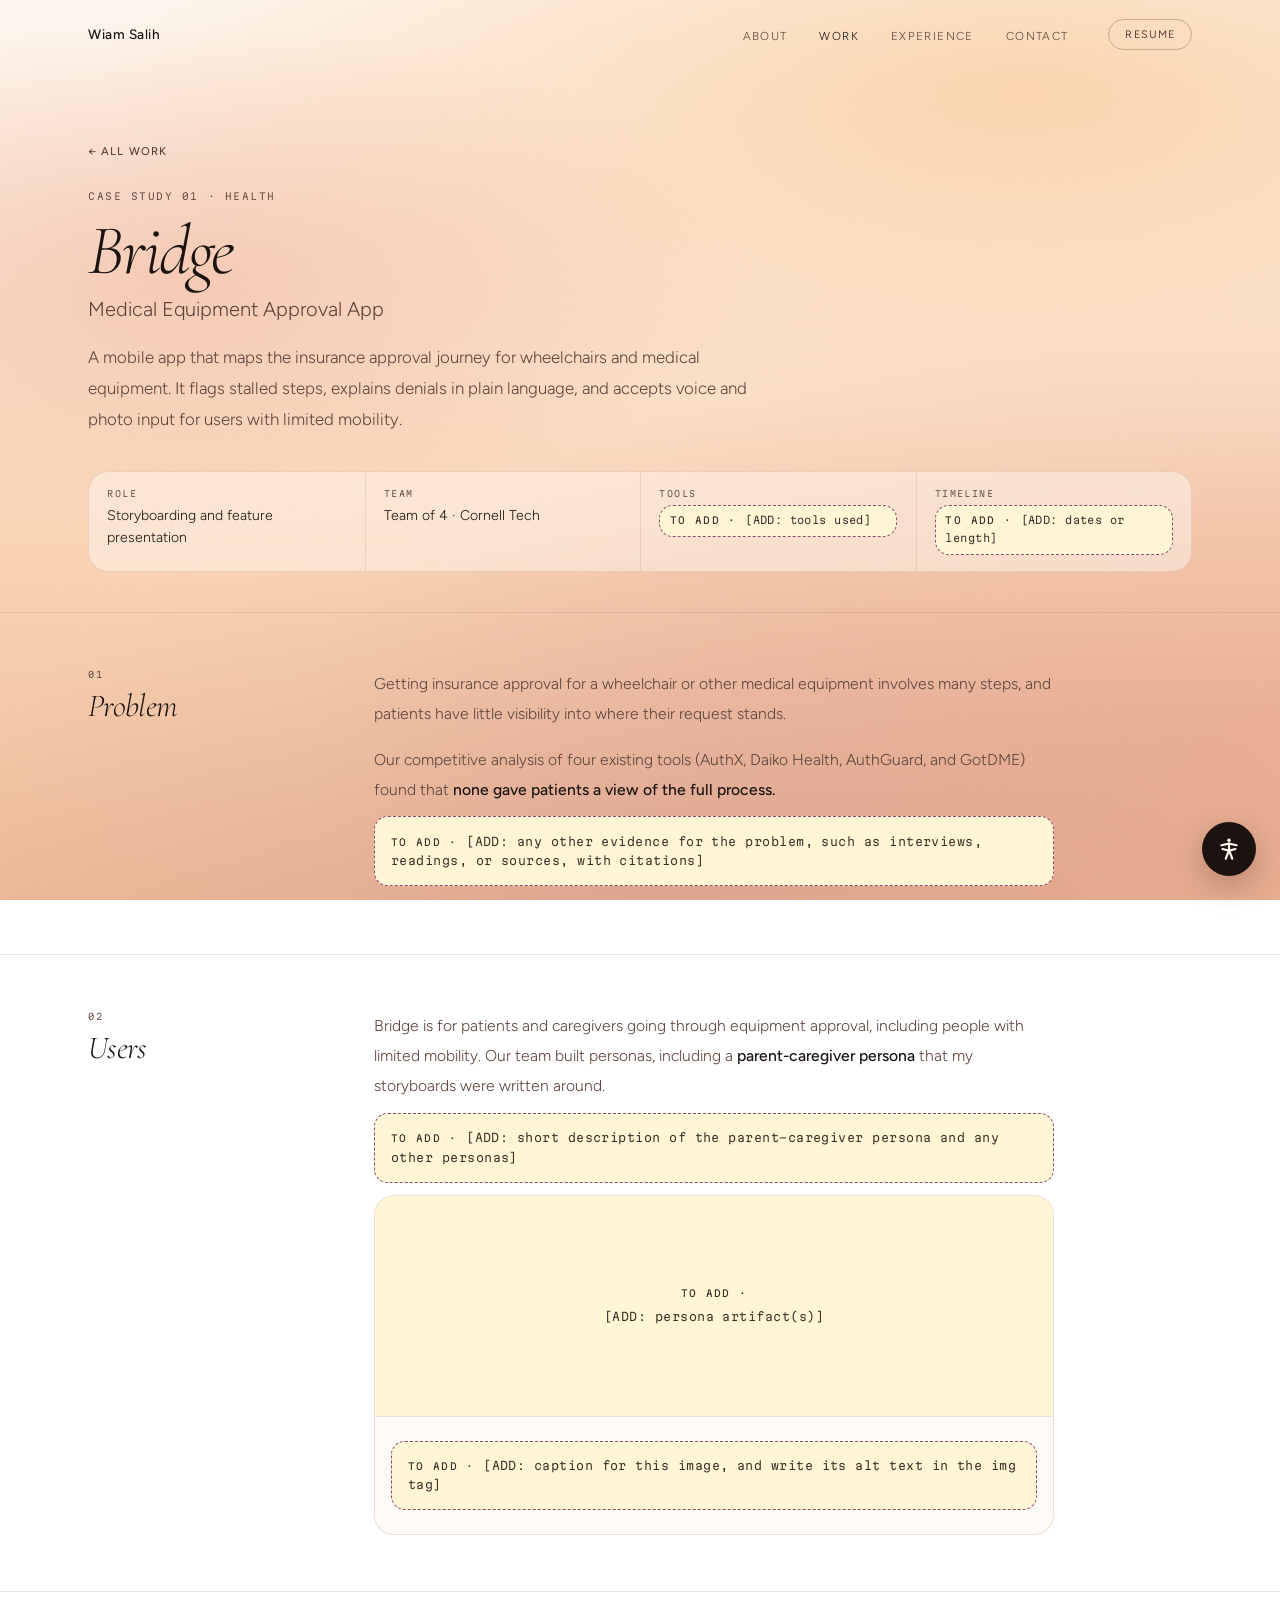
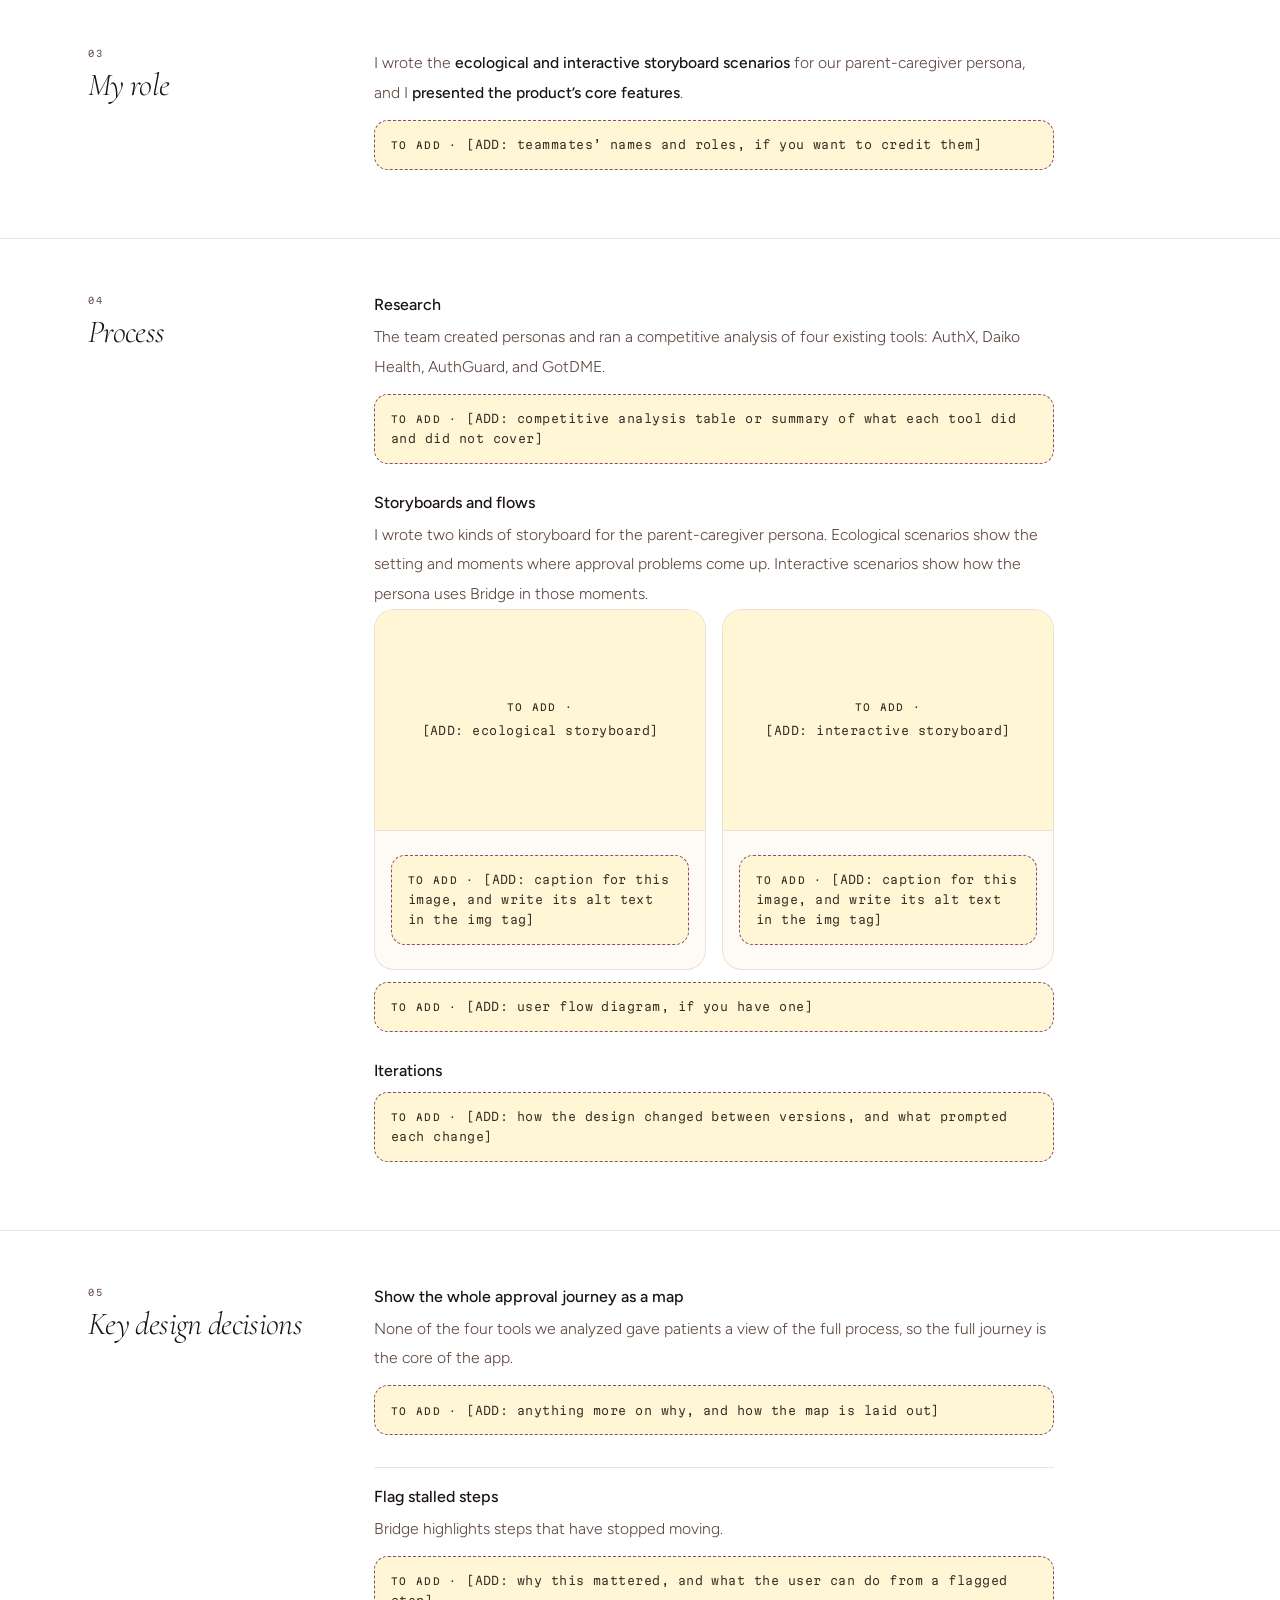
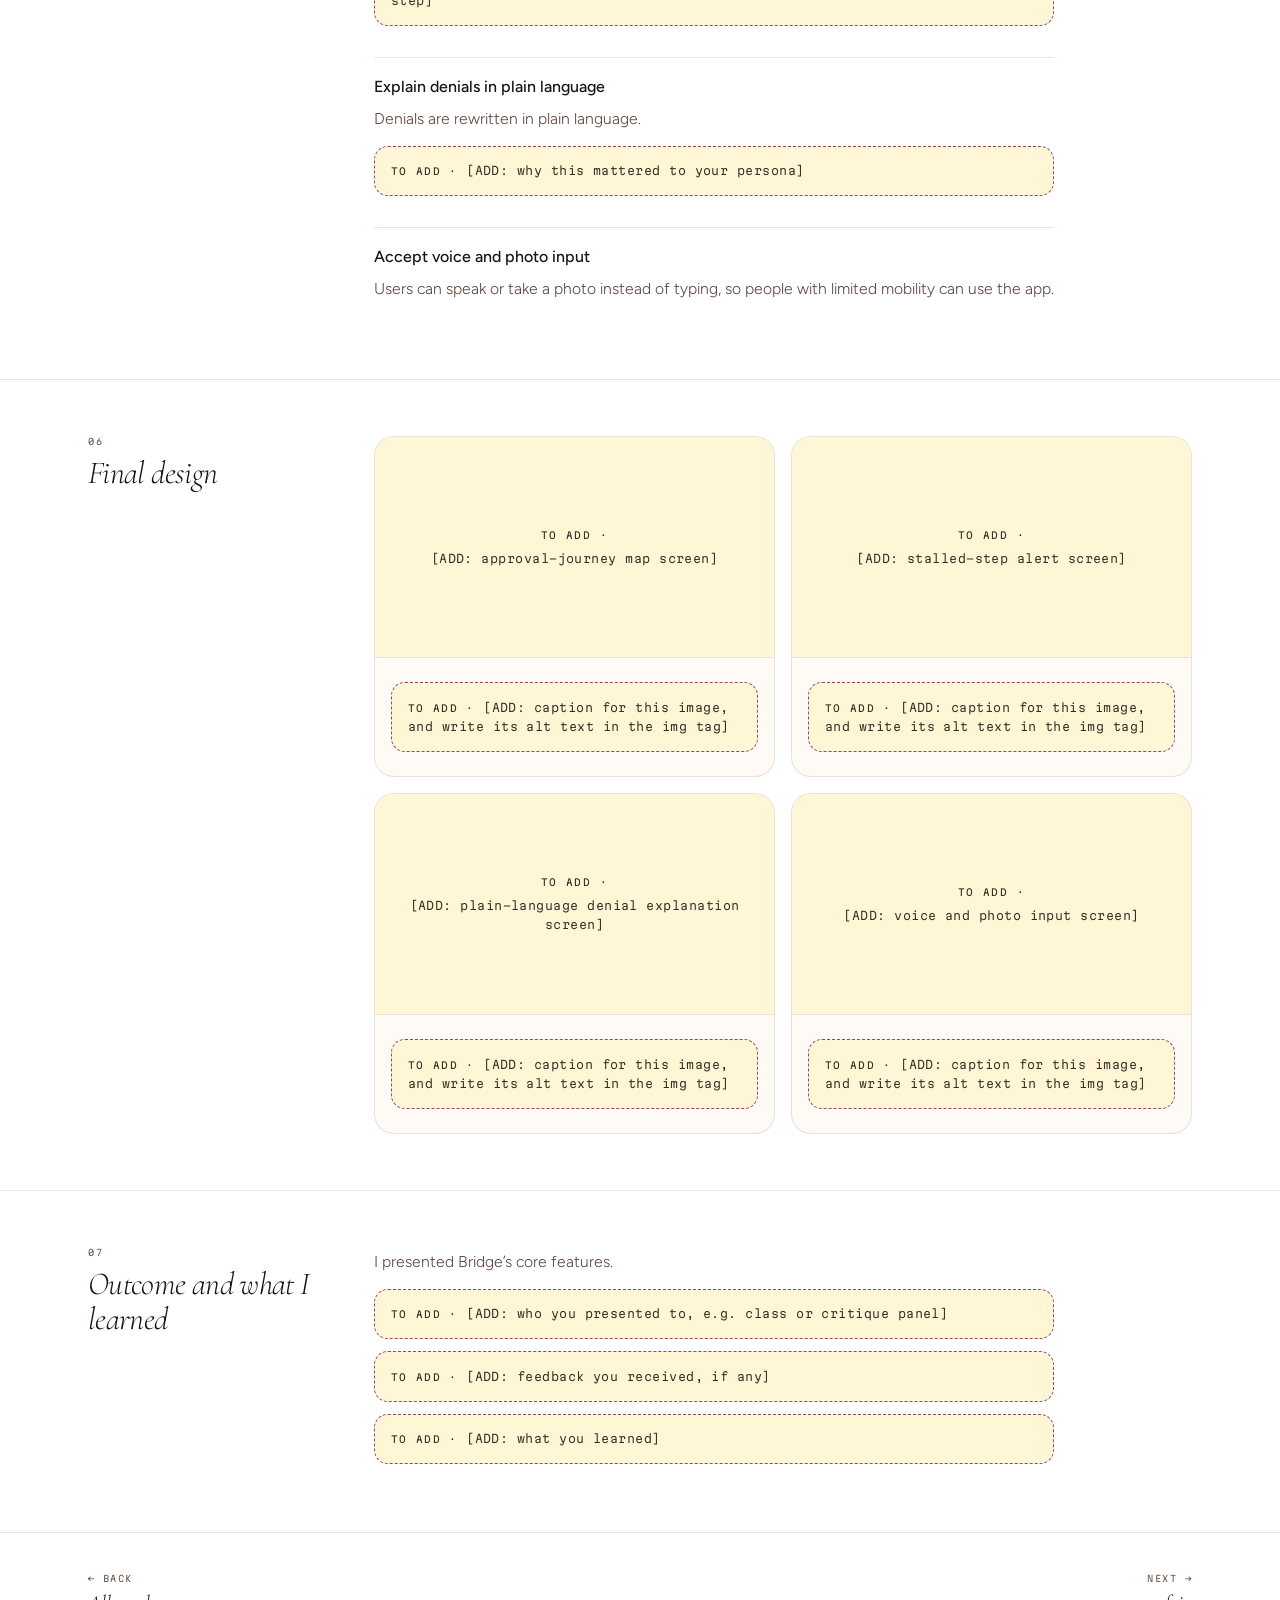
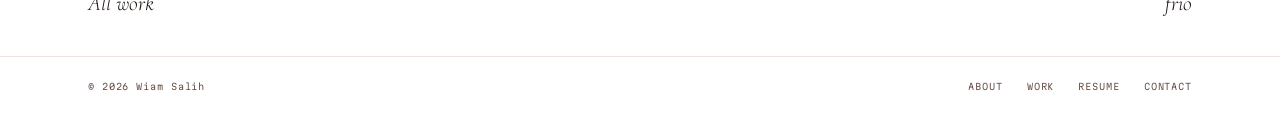
==== work/bridge.html @ 7695f674 "Reposition portfolio for UX & product design Hero, About, experience and contact updated from the UX" ====
<!DOCTYPE html>
<html lang="en">
<head>
  <meta charset="UTF-8" />
  <meta name="viewport" content="width=device-width, initial-scale=1.0" />
  <title>Bridge: Medical Equipment Approval App · Wiam Salih</title>
  <meta name="description" content="A mobile app that maps the insurance approval journey for wheelchairs and medical equipment. It flags stalled steps, explains denials in plain language, and accepts voice and photo input for users with limited mobility." />
  <link rel="preconnect" href="https://fonts.googleapis.com" />
  <link rel="preconnect" href="https://fonts.gstatic.com" crossorigin />
  <link href="https://fonts.googleapis.com/css2?family=Cormorant+Garamond:ital,wght@0,300;1,300;1,400&family=Figtree:wght@300;400;500;600&family=Martian+Mono:wght@300;400&display=swap" rel="stylesheet" />
  <link rel="stylesheet" href="../assets/site.css" />
</head>
<body>
  <script src="../assets/a11y-early.js"></script>
  <a class="skip-link" href="#main">Skip to main content</a>
  <nav id="nav" aria-label="Primary">
    <div class="nav-inner">
      <a class="nav-logo" href="../index.html">Wiam Salih</a>
      <div class="nav-right">
        <ul class="nav-links">
          <li><a href="../index.html#about">About</a></li>
          <li><a href="../index.html#work" aria-current="page">Work</a></li>
          <li><a href="../index.html#experience">Experience</a></li>
          <li><a href="../index.html#contact">Contact</a></li>
        </ul>
        <a class="nav-cta" href="../resume.pdf" target="_blank" rel="noopener">Resume<span class="visually-hidden"> (PDF, opens in a new tab)</span></a>
      </div>
    </div>
  </nav>

  <main id="main" tabindex="-1">
    <header class="cs-head">
      <div class="cs-head-inner">
        <a class="cs-back" href="../index.html#work"><span aria-hidden="true">←</span> All work</a>
        <p class="cs-eyebrow">Case study 01 · Health</p>
        <h1 class="cs-title">Bridge<span class="cs-title-sub">Medical Equipment Approval App</span></h1>
        <p class="cs-lede">A mobile app that maps the insurance approval journey for wheelchairs and medical equipment. It flags stalled steps, explains denials in plain language, and accepts voice and photo input for users with limited mobility.</p>
        
        <dl class="cs-meta">
          <div><dt>Role</dt><dd>Storyboarding and feature presentation</dd></div>
          <div><dt>Team</dt><dd>Team of 4 · Cornell Tech</dd></div>
          <div><dt>Tools</dt><dd><span class="placeholder">[ADD: tools used]</span></dd></div>
          <div><dt>Timeline</dt><dd><span class="placeholder">[ADD: dates or length]</span></dd></div>
        </dl>
      </div>
    </header>

    <section class="cs-section" aria-labelledby="problem">
      <div class="cs-section-inner reveal">
        <div class="cs-label"><span class="s-num">01</span><h2 id="problem">Problem</h2></div>
        <div class="cs-content">
            <p>Getting insurance approval for a wheelchair or other medical equipment involves many steps, and patients have little visibility into where their request stands.</p>
            <p>Our competitive analysis of four existing tools (AuthX, Daiko Health, AuthGuard, and GotDME) found that <strong>none gave patients a view of the full process.</strong></p>
            <span class="placeholder">[ADD: any other evidence for the problem, such as interviews, readings, or sources, with citations]</span>
        </div>
      </div>
    </section>

    <section class="cs-section" aria-labelledby="users">
      <div class="cs-section-inner reveal">
        <div class="cs-label"><span class="s-num">02</span><h2 id="users">Users</h2></div>
        <div class="cs-content">
            <p>Bridge is for patients and caregivers going through equipment approval, including people with limited mobility. Our team built personas, including a <strong>parent-caregiver persona</strong> that my storyboards were written around.</p>
            <span class="placeholder">[ADD: short description of the parent-caregiver persona and any other personas]</span>
            <figure class="cs-figure">
            <!-- Replace the placeholder with: <img src="../images/bridge/persona.png" alt="Describe what the screen shows and why it matters" /> -->
            <div class="placeholder media">[ADD: persona artifact(s)]</div>
            <figcaption><span class="placeholder">[ADD: caption for this image, and write its alt text in the img tag]</span></figcaption>
          </figure>
        </div>
      </div>
    </section>

    <section class="cs-section" aria-labelledby="role">
      <div class="cs-section-inner reveal">
        <div class="cs-label"><span class="s-num">03</span><h2 id="role">My role</h2></div>
        <div class="cs-content">
            <p>I wrote the <strong>ecological and interactive storyboard scenarios</strong> for our parent-caregiver persona, and I <strong>presented the product’s core features</strong>.</p>
            <span class="placeholder">[ADD: teammates’ names and roles, if you want to credit them]</span>
        </div>
      </div>
    </section>

    <section class="cs-section" aria-labelledby="process">
      <div class="cs-section-inner reveal">
        <div class="cs-label"><span class="s-num">04</span><h2 id="process">Process</h2></div>
        <div class="cs-content">
            <h3>Research</h3>
            <p>The team created personas and ran a competitive analysis of four existing tools: AuthX, Daiko Health, AuthGuard, and GotDME.</p>
            <span class="placeholder">[ADD: competitive analysis table or summary of what each tool did and did not cover]</span>
            <h3>Storyboards and flows</h3>
            <p>I wrote two kinds of storyboard for the parent-caregiver persona. Ecological scenarios show the setting and moments where approval problems come up. Interactive scenarios show how the persona uses Bridge in those moments.</p>
            <div class="cs-figs">
              <figure class="cs-figure">
            <!-- Replace the placeholder with: <img src="../images/bridge/storyboard-ecological.png" alt="Describe what the screen shows and why it matters" /> -->
            <div class="placeholder media">[ADD: ecological storyboard]</div>
            <figcaption><span class="placeholder">[ADD: caption for this image, and write its alt text in the img tag]</span></figcaption>
          </figure>
              <figure class="cs-figure">
            <!-- Replace the placeholder with: <img src="../images/bridge/storyboard-interactive.png" alt="Describe what the screen shows and why it matters" /> -->
            <div class="placeholder media">[ADD: interactive storyboard]</div>
            <figcaption><span class="placeholder">[ADD: caption for this image, and write its alt text in the img tag]</span></figcaption>
          </figure>
            </div>
            <span class="placeholder">[ADD: user flow diagram, if you have one]</span>
            <h3>Iterations</h3>
            <span class="placeholder">[ADD: how the design changed between versions, and what prompted each change]</span>
        </div>
      </div>
    </section>

    <section class="cs-section" aria-labelledby="decisions">
      <div class="cs-section-inner reveal">
        <div class="cs-label"><span class="s-num">05</span><h2 id="decisions">Key design decisions</h2></div>
        <div class="cs-content">
            <div class="cs-decision"><h3>Show the whole approval journey as a map</h3><p>None of the four tools we analyzed gave patients a view of the full process, so the full journey is the core of the app.</p><span class="placeholder">[ADD: anything more on why, and how the map is laid out]</span></div>
            <div class="cs-decision"><h3>Flag stalled steps</h3><p>Bridge highlights steps that have stopped moving.</p><span class="placeholder">[ADD: why this mattered, and what the user can do from a flagged step]</span></div>
            <div class="cs-decision"><h3>Explain denials in plain language</h3><p>Denials are rewritten in plain language.</p><span class="placeholder">[ADD: why this mattered to your persona]</span></div>
            <div class="cs-decision"><h3>Accept voice and photo input</h3><p>Users can speak or take a photo instead of typing, so people with limited mobility can use the app.</p></div>
        </div>
      </div>
    </section>

    <section class="cs-section" aria-labelledby="final">
      <div class="cs-section-inner reveal">
        <div class="cs-label"><span class="s-num">06</span><h2 id="final">Final design</h2></div>
        <div class="cs-content wide">
            <div class="cs-figs">
              <figure class="cs-figure">
            <!-- Replace the placeholder with: <img src="../images/bridge/journey.png" alt="Describe what the screen shows and why it matters" /> -->
            <div class="placeholder media">[ADD: approval-journey map screen]</div>
            <figcaption><span class="placeholder">[ADD: caption for this image, and write its alt text in the img tag]</span></figcaption>
          </figure>
              <figure class="cs-figure">
            <!-- Replace the placeholder with: <img src="../images/bridge/stalled.png" alt="Describe what the screen shows and why it matters" /> -->
            <div class="placeholder media">[ADD: stalled-step alert screen]</div>
            <figcaption><span class="placeholder">[ADD: caption for this image, and write its alt text in the img tag]</span></figcaption>
          </figure>
              <figure class="cs-figure">
            <!-- Replace the placeholder with: <img src="../images/bridge/denial.png" alt="Describe what the screen shows and why it matters" /> -->
            <div class="placeholder media">[ADD: plain-language denial explanation screen]</div>
            <figcaption><span class="placeholder">[ADD: caption for this image, and write its alt text in the img tag]</span></figcaption>
          </figure>
              <figure class="cs-figure">
            <!-- Replace the placeholder with: <img src="../images/bridge/input.png" alt="Describe what the screen shows and why it matters" /> -->
            <div class="placeholder media">[ADD: voice and photo input screen]</div>
            <figcaption><span class="placeholder">[ADD: caption for this image, and write its alt text in the img tag]</span></figcaption>
          </figure>
            </div>
        </div>
      </div>
    </section>

    <section class="cs-section" aria-labelledby="outcome">
      <div class="cs-section-inner reveal">
        <div class="cs-label"><span class="s-num">07</span><h2 id="outcome">Outcome and what I learned</h2></div>
        <div class="cs-content">
            <p>I presented Bridge’s core features.</p>
            <span class="placeholder">[ADD: who you presented to, e.g. class or critique panel]</span>
            <span class="placeholder">[ADD: feedback you received, if any]</span>
            <span class="placeholder">[ADD: what you learned]</span>
        </div>
      </div>
    </section>

    <nav class="cs-pager" aria-label="More case studies">
      <a href="../index.html#work"><span class="pg-label">← Back</span><span class="pg-title">All work</span></a><a href="frio.html"><span class="pg-label">Next →</span><span class="pg-title">frio</span></a>
    </nav>
  </main>

  <footer>
    <div class="footer-inner">
      <div class="footer-copy">© 2026 Wiam Salih</div>
      <div class="footer-links">
        <a href="../index.html#about">About</a>
        <a href="../index.html#work">Work</a>
        <a href="../resume.pdf" target="_blank" rel="noopener">Resume</a>
        <a href="../index.html#contact">Contact</a>
      </div>
    </div>
  </footer>

  <script src="../assets/site.js"></script>
</body>
</html>
---- assets/site.css ----
:root {
  --s0: #fdf6ee;
  --s1: #fce8d5;
  --s2: #f9d0b0;
  --s3: #f4b48a;
  --s4: #e8937a;
  --s5: #d4756a;
  --s6: #b85e6a;
  --s7: #8e4a6e;

  --ink: #1a1310;
  /* Darkened for WCAG AA (4.5:1) on the lower, darker part of the gradient */
  --mid: #5a4239;
  --faint: #634a41;
  --rule: rgba(180,130,110,0.22);
  --card: rgba(253,246,238,0.52);

  --serif: 'Cormorant Garamond', Georgia, serif;
  --sans: 'Figtree', system-ui, sans-serif;
  --mono: 'Martian Mono', monospace;

  --max: 1200px;
  --pad: clamp(1.25rem, 4vw, 3rem);
}

*, *::before, *::after { box-sizing: border-box; margin: 0; padding: 0; }
html { scroll-behavior: smooth; }

body {
  font-family: var(--sans);
  font-weight: 300;
  color: var(--ink);
  -webkit-font-smoothing: antialiased;
  overflow-x: hidden;
  background:
    radial-gradient(ellipse 120% 60% at 80% 10%, rgba(248,190,130,0.55) 0%, transparent 60%),
    radial-gradient(ellipse 80% 50% at 15% 30%, rgba(232,147,122,0.35) 0%, transparent 55%),
    radial-gradient(ellipse 100% 70% at 50% 100%, rgba(142,74,110,0.16) 0%, transparent 60%),
    radial-gradient(ellipse 140% 80% at 100% 80%, rgba(212,117,106,0.3) 0%, transparent 55%),
    linear-gradient(180deg, #fdf6ee 0%, #fce8d5 30%, #f9d4b5 60%, #f4c9a8 80%, #eebb98 100%);
  background-attachment: fixed;
  min-height: 100vh;
}

body::after {
  content: "";
  position: fixed;
  inset: 0;
  pointer-events: none;
  z-index: 9998;
  background-image: url("data:image/svg+xml,%3Csvg xmlns='http://www.w3.org/2000/svg' width='300' height='300'%3E%3Cfilter id='n'%3E%3CfeTurbulence type='fractalNoise' baseFrequency='0.75' numOctaves='4' stitchTiles='stitch'/%3E%3C/filter%3E%3Crect width='300' height='300' filter='url(%23n)' opacity='0.03'/%3E%3C/svg%3E");
  opacity: 0.5;
}

a { color: inherit; text-decoration: none; }

#nav {
  position: fixed;
  top: 0;
  left: 0;
  right: 0;
  z-index: 100;
  transition: background .4s, border-color .4s, backdrop-filter .4s;
  border-bottom: 1px solid transparent;
}
#nav.scrolled {
  background: rgba(253,246,238,0.82);
  backdrop-filter: blur(16px) saturate(1.4);
  border-color: var(--rule);
}
.nav-inner {
  max-width: var(--max);
  margin: 0 auto;
  padding: 0 var(--pad);
  height: 68px;
  display: flex;
  align-items: center;
  justify-content: space-between;
}
.nav-logo {
  font-size: 0.85rem;
  font-weight: 500;
  letter-spacing: 0.04em;
  color: var(--ink);
}
.nav-right {
  display: flex;
  align-items: center;
  gap: 2.5rem;
}
.nav-links {
  list-style: none;
  display: flex;
  gap: 2rem;
}
.nav-links a {
  font-size: 0.72rem;
  letter-spacing: 0.12em;
  text-transform: uppercase;
  color: var(--mid);
  transition: color .2s;
}
.nav-links a:hover { color: var(--ink); }
.nav-cta {
  font-size: 0.68rem;
  font-weight: 400;
  letter-spacing: 0.1em;
  text-transform: uppercase;
  border: 1px solid rgba(122,96,85,0.4);
  padding: 0.5rem 1rem;
  border-radius: 999px;
  color: var(--mid);
  transition: border-color .2s, color .2s, background .2s;
}
.nav-cta:hover {
  border-color: var(--ink);
  color: var(--ink);
  background: rgba(26,19,16,0.04);
}

.hero-top {
  padding-top: 68px;
  border-bottom: 1px solid var(--rule);
  position: relative;
  isolation: isolate;
}
.hero-top-inner {
  max-width: var(--max);
  margin: 0 auto;
  padding: clamp(4rem, 10vh, 7rem) var(--pad) clamp(2rem, 4vh, 3.5rem);
}
.hero-copy {
  display: grid;
  grid-template-columns: minmax(0, 1fr) 260px;
  gap: clamp(2rem, 5vw, 5rem);
  align-items: center;
}
.hero-text {
  max-width: 760px;
  min-width: 0;
}
.hero-eyebrow {
  font-family: var(--sans);
  font-size: 0.82rem;
  font-weight: 400;
  letter-spacing: 0;
  color: var(--ink);
  margin-bottom: 0.2rem;
}
.hero-intro {
  font-size: 0.82rem;
  font-weight: 400;
  color: var(--ink);
  margin-bottom: 0.2rem;
}
.typed-name-wrap {
  min-height: clamp(5rem, 9vw, 7.25rem);
  display: flex;
  align-items: flex-end;
  margin-bottom: 1rem;
}
.typed-name {
  font-family: var(--serif);
  font-size: clamp(3.2rem, 6.7vw, 5.2rem);
  font-weight: 300;
  font-style: italic;
  line-height: 0.98;
  letter-spacing: -0.03em;
  white-space: nowrap;
  color: var(--ink);
}
.cursor {
  display: inline-block;
  width: 2px;
  height: 0.9em;
  margin-left: 6px;
  background: var(--ink);
  vertical-align: -0.08em;
  animation: blinkCursor 1s steps(1) infinite;
}
@keyframes blinkCursor { 50% { opacity: 0; } }

.hero-subcopy {
  max-width: 34ch;
  margin-top: 0.4rem;
  font-size: 1.05rem;
  line-height: 1.85;
  color: var(--mid);
}
.hero-actions {
  display: flex;
  gap: 0.75rem;
  flex-wrap: wrap;
  margin-top: 2rem;
}
.hero-image-wrap {
  display: flex;
  justify-content: flex-end;
  align-items: center;
}
.hero-image {
  width: clamp(180px, 22vw, 250px);
  height: clamp(180px, 22vw, 250px);
  border-radius: 50%;
  overflow: hidden;
  border: 1px solid var(--rule);
  background: rgba(253,246,238,0.55);
  box-shadow: 0 18px 40px rgba(67,35,25,0.08);
  flex-shrink: 0;
}
.hero-image img {
  width: 100%;
  height: 100%;
  object-fit: cover;
  object-position: center;
  display: block;
}

.hero-bottom { border-bottom: 1px solid var(--rule); }
.hero-cols {
  max-width: var(--max);
  margin: 0 auto;
  padding: 0 var(--pad);
  display: grid;
  grid-template-columns: 1.15fr 0.85fr 0.85fr;
}
.hero-col {
  padding: 2.75rem 0;
  display: flex;
  flex-direction: column;
  gap: 2rem;
  justify-content: space-between;
}
.hero-col + .hero-col {
  border-left: 1px solid var(--rule);
  padding-left: 2.5rem;
}
.hero-col:not(:last-child) { padding-right: 2.5rem; }
.col-label {
  font-family: var(--mono);
  font-size: 0.58rem;
  letter-spacing: 0.18em;
  text-transform: uppercase;
  color: var(--faint);
  margin-bottom: 0.55rem;
}
.col-value {
  font-size: 0.92rem;
  color: var(--mid);
  line-height: 1.8;
}
.col-value.big {
  font-family: var(--serif);
  font-size: clamp(1.4rem, 2.8vw, 2rem);
  font-weight: 300;
  font-style: italic;
  line-height: 1.45;
  letter-spacing: -0.02em;
  color: var(--ink);
}

.btn {
  display: inline-flex;
  align-items: center;
  font-size: 0.68rem;
  font-weight: 500;
  letter-spacing: 0.1em;
  text-transform: uppercase;
  padding: 0.78rem 1.22rem;
  border-radius: 999px;
  border: 1px solid transparent;
  transition: background .2s, color .2s, border-color .2s, transform .18s;
  cursor: pointer;
}
.btn:hover { transform: translateY(-1px); }
.btn-dark {
  background: var(--ink);
  color: var(--s0);
}
.btn-dark:hover { background: #2f1e18; }
.btn-ghost {
  border-color: rgba(122,96,85,0.35);
  color: var(--mid);
  background: rgba(253,246,238,0.35);
}
.btn-ghost:hover {
  border-color: var(--ink);
  color: var(--ink);
}

.s-hdr { border-bottom: 1px solid var(--rule); }
.s-hdr-inner {
  max-width: var(--max);
  margin: 0 auto;
  padding: 1.6rem var(--pad);
  display: flex;
  align-items: baseline;
  gap: 1.5rem;
}
.s-num {
  font-family: var(--mono);
  font-size: 0.56rem;
  letter-spacing: 0.18em;
  text-transform: uppercase;
  color: var(--faint);
  flex-shrink: 0;
}
.s-title {
  font-family: var(--serif);
  font-size: clamp(1.75rem, 4vw, 3rem);
  font-weight: 300;
  font-style: italic;
  letter-spacing: -0.03em;
  line-height: 1;
  color: var(--ink);
}

.about-body { border-bottom: 1px solid var(--rule); }
.about-body-inner {
  max-width: var(--max);
  margin: 0 auto;
  padding: 0 var(--pad);
  display: grid;
  grid-template-columns: 1fr 1fr;
}
.about-left {
  padding: 4.5rem 3rem 4.5rem 0;
  border-right: 1px solid var(--rule);
}
.about-statement {
  font-family: var(--serif);
  font-size: clamp(1.4rem, 2.6vw, 2rem);
  font-weight: 300;
  font-style: italic;
  line-height: 1.5;
  letter-spacing: -0.02em;
  color: var(--ink);
}
.about-right { padding: 4.5rem 0 4.5rem 3rem; }
.about-para {
  font-size: 0.92rem;
  color: var(--mid);
  line-height: 2;
  margin-bottom: 2.5rem;
}
.skill-row { margin-bottom: 1.25rem; }
.skill-label {
  font-family: var(--mono);
  font-size: 0.56rem;
  letter-spacing: 0.18em;
  text-transform: uppercase;
  color: var(--faint);
  margin-bottom: 0.6rem;
}
.chips {
  display: flex;
  flex-wrap: wrap;
  gap: 0.4rem;
}
.chip {
  font-size: 0.7rem;
  letter-spacing: 0.03em;
  color: var(--mid);
  border: 1px solid var(--rule);
  border-radius: 999px;
  padding: 0.35rem 0.8rem;
  transition: border-color .2s, color .2s;
  background: rgba(253,246,238,0.4);
}
.chip:hover { border-color: rgba(122,96,85,0.6); color: var(--ink); }
.chip.hi { border-color: rgba(122,96,85,0.5); color: var(--ink); }

.exp-list { border-bottom: 1px solid var(--rule); }
.exp-item {
  border-bottom: 1px solid var(--rule);
  transition: background .25s;
}
.exp-item:last-child { border-bottom: none; }
.exp-item:hover { background: rgba(253,246,238,0.5); }
.exp-item-inner {
  max-width: var(--max);
  margin: 0 auto;
  padding: 3rem var(--pad);
  display: grid;
  grid-template-columns: 230px 1fr;
  gap: 3.5rem;
}
.exp-company {
  font-family: var(--serif);
  font-size: 1.15rem;
  font-weight: 300;
  font-style: italic;
  margin-bottom: 0.45rem;
  color: var(--ink);
}
.exp-meta {
  font-family: var(--mono);
  font-size: 0.58rem;
  letter-spacing: 0.06em;
  color: var(--faint);
  line-height: 2;
}
.exp-badge {
  display: inline-block;
  margin-top: 0.75rem;
  font-family: var(--mono);
  font-size: 0.52rem;
  letter-spacing: 0.14em;
  text-transform: uppercase;
  color: var(--faint);
  border: 1px solid var(--rule);
  border-radius: 999px;
  padding: 0.25rem 0.65rem;
}
.exp-role {
  font-size: 0.98rem;
  font-weight: 500;
  color: var(--ink);
  margin-bottom: 1.5rem;
  letter-spacing: 0.01em;
}
.exp-bullets {
  list-style: none;
  counter-reset: abc;
}
.exp-bullets li {
  display: grid;
  grid-template-columns: 1.4rem 1fr;
  gap: 0.75rem;
  padding: 0.75rem 0;
  border-top: 1px solid var(--rule);
  font-size: 0.86rem;
  color: var(--mid);
  line-height: 1.8;
  counter-increment: abc;
}
.exp-bullets li::before {
  content: counter(abc, upper-alpha);
  font-family: var(--mono);
  font-size: 0.56rem;
  color: var(--faint);
  padding-top: 0.35rem;
  letter-spacing: 0.05em;
}

.project-list {
  border-bottom: 1px solid var(--rule);
  max-width: var(--max);
  margin: 0 auto;
  padding: 1rem var(--pad) 2.2rem;
  display: grid;
  gap: 1rem;
}
.project-row {
  display: block;
  border: 1px solid var(--rule);
  border-radius: 28px;
  background: var(--card);
  backdrop-filter: blur(10px);
  transition: transform .25s, border-color .25s, background .25s, box-shadow .25s;
  overflow: hidden;
}
.project-row:hover {
  transform: translateY(-4px);
  border-color: rgba(122,96,85,0.45);
  background: rgba(253,246,238,0.72);
  box-shadow: 0 18px 45px rgba(67,35,25,0.08);
}
.project-row:hover .pr-arrow {
  transform: translate(4px,-4px);
  color: var(--ink);
}
.project-row-inner {
  padding: 1.8rem 1.9rem 2rem;
  display: grid;
  grid-template-columns: 78px 1fr auto;
  align-items: start;
  gap: 1.4rem;
}
.pr-num {
  font-family: var(--mono);
  font-size: 0.58rem;
  letter-spacing: 0.12em;
  text-transform: uppercase;
  color: var(--faint);
  padding-top: 0.45rem;
}
.pr-topline {
  display: flex;
  align-items: center;
  flex-wrap: wrap;
  gap: 0.65rem;
  margin-bottom: 0.55rem;
}
.pr-title {
  font-family: var(--serif);
  font-size: clamp(1.5rem, 2.9vw, 2.1rem);
  font-weight: 300;
  font-style: italic;
  letter-spacing: -0.02em;
  color: var(--ink);
}
.pr-badge {
  font-family: var(--mono);
  font-size: 0.52rem;
  letter-spacing: 0.12em;
  text-transform: uppercase;
  color: var(--mid);
  border: 1px solid var(--rule);
  border-radius: 999px;
  padding: 0.3rem 0.65rem;
  background: rgba(255,255,255,0.24);
}
.pr-desc {
  font-size: 1rem;
  color: var(--mid);
  line-height: 1.9;
  max-width: 68ch;
  margin-bottom: 1rem;
}
.pr-detail-grid {
  display: grid;
  grid-template-columns: repeat(3, minmax(0, 1fr));
  gap: 0.9rem;
  margin-bottom: 1rem;
}
.pr-detail {
  border: 1px solid rgba(180,130,110,0.16);
  border-radius: 18px;
  padding: 0.95rem 1rem;
  background: rgba(253,246,238,0.5);
}
.pr-detail-label {
  font-family: var(--mono);
  font-size: 0.5rem;
  letter-spacing: 0.14em;
  text-transform: uppercase;
  color: var(--faint);
  margin-bottom: 0.45rem;
}
.pr-detail-value {
  font-size: 0.88rem;
  line-height: 1.7;
  color: var(--ink);
}
.pr-highlights {
  list-style: none;
  display: grid;
  gap: 0.55rem;
  margin-bottom: 1rem;
}
.pr-highlights li {
  display: grid;
  grid-template-columns: 1rem 1fr;
  gap: 0.65rem;
  font-size: 0.92rem;
  color: var(--mid);
  line-height: 1.75;
}
.pr-highlights li::before {
  content: "•";
  color: var(--ink);
}
.pr-tags {
  display: flex;
  gap: 0.45rem;
  flex-wrap: wrap;
}
.pr-tag {
  font-family: var(--mono);
  font-size: 0.54rem;
  letter-spacing: 0.08em;
  color: var(--faint);
  border: 1px solid var(--rule);
  border-radius: 999px;
  padding: 0.22rem 0.58rem;
  background: rgba(255,255,255,0.18);
}
.pr-arrow {
  font-size: 1.2rem;
  color: var(--faint);
  flex-shrink: 0;
  transition: transform .25s, color .2s;
  padding-top: 0.45rem;
}

.contact-body { border-bottom: 1px solid var(--rule); }
.contact-body-inner {
  max-width: var(--max);
  margin: 0 auto;
  padding: 0 var(--pad);
  display: grid;
  grid-template-columns: 1fr 0.5fr;
}
.contact-left {
  padding: 4.5rem 3rem 4.5rem 0;
  border-right: 1px solid var(--rule);
}
.contact-h {
  font-family: var(--serif);
  font-size: clamp(2rem, 5vw, 4rem);
  font-weight: 300;
  font-style: italic;
  letter-spacing: -0.03em;
  line-height: 1.1;
  color: var(--ink);
  margin-bottom: 1.25rem;
}
.contact-sub {
  font-size: 0.88rem;
  color: var(--mid);
  line-height: 1.95;
  margin-bottom: 2.5rem;
  max-width: 42ch;
}
.clinks { display: grid; }
.clink {
  display: flex;
  align-items: center;
  justify-content: space-between;
  padding: 1rem 0;
  border-top: 1px solid var(--rule);
  transition: opacity .2s;
}
.clink:last-child { border-bottom: 1px solid var(--rule); }
.clink:hover { opacity: 0.55; }
.cl-label {
  font-family: var(--mono);
  font-size: 0.52rem;
  letter-spacing: 0.18em;
  text-transform: uppercase;
  color: var(--faint);
  display: block;
  margin-bottom: 0.12rem;
}
.cl-value {
  font-size: 0.86rem;
  color: var(--ink);
}
.cl-arrow {
  font-size: 0.8rem;
  color: var(--faint);
}

.contact-right {
  padding: 4.5rem 0 4.5rem 3rem;
}
.st-label,
.roles-label {
  font-family: var(--mono);
  font-size: 0.54rem;
  letter-spacing: 0.18em;
  text-transform: uppercase;
  color: var(--faint);
  margin-bottom: 0.85rem;
}
.st-row {
  display: flex;
  align-items: center;
  gap: 0.6rem;
  font-size: 0.85rem;
  color: var(--ink);
  margin-bottom: 2.5rem;
  padding-bottom: 2rem;
  border-bottom: 1px solid var(--rule);
}
.sdot {
  width: 6px;
  height: 6px;
  border-radius: 50%;
  background: #c97a50;
  box-shadow: 0 0 8px rgba(201,122,80,0.5);
  animation: blink 2.5s ease-in-out infinite;
}
@keyframes blink { 0%,100% { opacity: 1; } 50% { opacity: 0.3; } }
.role-item {
  font-size: 0.82rem;
  color: var(--mid);
  padding: 0.65rem 0;
  border-bottom: 1px solid var(--rule);
  display: flex;
  justify-content: space-between;
  align-items: center;
  transition: color .2s;
}
.role-item:first-of-type { border-top: 1px solid var(--rule); }
.role-item:hover { color: var(--ink); }
.role-arr {
  font-size: 0.7rem;
  color: var(--faint);
}

footer { border-top: 1px solid var(--rule); }
.footer-inner {
  max-width: var(--max);
  margin: 0 auto;
  padding: 1.5rem var(--pad);
  display: flex;
  justify-content: space-between;
  align-items: center;
  flex-wrap: wrap;
  gap: 1rem;
}
.footer-copy,
.footer-links a {
  font-family: var(--mono);
  font-size: 0.56rem;
  letter-spacing: 0.1em;
  color: var(--faint);
}
.footer-links {
  display: flex;
  gap: 1.5rem;
}
.footer-links a {
  text-transform: uppercase;
  transition: color .2s;
}
.footer-links a:hover { color: var(--ink); }

.reveal {
  opacity: 0;
  transform: translateY(12px);
  transition: opacity .7s ease, transform .7s ease;
}
.reveal.visible {
  opacity: 1;
  transform: translateY(0);
}

@media (max-width: 1080px) {
  .hero-copy {
    grid-template-columns: 1fr 220px;
  }
  .pr-detail-grid {
    grid-template-columns: 1fr;
  }
}

@media (max-width: 960px) {
  .hero-copy {
    grid-template-columns: 1fr;
  }
  .hero-text {
    order: 2;
  }
  .hero-image-wrap {
    order: 1;
    justify-content: flex-start;
  }
  .hero-cols {
    grid-template-columns: 1fr 1fr;
  }
  .hero-col:last-child {
    display: none;
  }
  .about-body-inner,
  .contact-body-inner {
    grid-template-columns: 1fr;
  }
  .about-left,
  .contact-left {
    border-right: none;
    border-bottom: 1px solid var(--rule);
    padding-right: 0;
    padding-bottom: 3rem;
  }
  .about-right,
  .contact-right {
    padding-left: 0;
  }
  .exp-item-inner {
    grid-template-columns: 1fr;
    gap: 1.25rem;
  }
  .project-row-inner {
    grid-template-columns: 1fr;
  }
  .pr-arrow {
    display: none;
  }
}

/* ===== Accessibility toolkit ===== */
.skip-link {
  position: absolute;
  left: -999px;
  top: auto;
  z-index: 10000;
  background: var(--ink);
  color: var(--s0);
  padding: 0.85rem 1.25rem;
  border-radius: 0 0 10px 0;
  font-size: 0.85rem;
  letter-spacing: 0.02em;
}
.skip-link:focus {
  left: 0;
  top: 0;
}

:focus-visible {
  outline: 3px solid #8e4a6e;
  outline-offset: 2px;
}

#a11y-toggle {
  position: fixed;
  bottom: 1.5rem;
  right: 1.5rem;
  z-index: 9999;
  width: 54px;
  height: 54px;
  border-radius: 50%;
  background: var(--ink);
  color: var(--s0);
  border: none;
  display: flex;
  align-items: center;
  justify-content: center;
  cursor: pointer;
  box-shadow: 0 10px 30px rgba(67,35,25,0.28);
  transition: transform .18s, background .2s;
}
#a11y-toggle:hover { background: #2f1e18; transform: translateY(-2px); }
#a11y-toggle svg { width: 26px; height: 26px; }

#a11y-panel {
  position: fixed;
  bottom: 5.5rem;
  right: 1.5rem;
  z-index: 9999;
  width: min(320px, calc(100vw - 2.5rem));
  background: rgba(253,246,238,0.97);
  backdrop-filter: blur(14px) saturate(1.3);
  border: 1px solid var(--rule);
  border-radius: 20px;
  box-shadow: 0 20px 50px rgba(67,35,25,0.22);
  padding: 1.25rem;
  display: none;
  flex-direction: column;
  gap: 0.9rem;
  max-height: min(70vh, 560px);
  overflow-y: auto;
}
#a11y-panel.open { display: flex; }
#a11y-panel h2 {
  font-family: var(--serif);
  font-size: 1.3rem;
  font-weight: 300;
  font-style: italic;
  color: var(--ink);
}
.a11y-row {
  display: flex;
  align-items: center;
  justify-content: space-between;
  gap: 0.75rem;
  border-top: 1px solid var(--rule);
  padding-top: 0.9rem;
}
.a11y-row:first-of-type { border-top: none; padding-top: 0; }
.a11y-row-label {
  font-size: 0.82rem;
  color: var(--ink);
}
.a11y-row-desc {
  font-size: 0.7rem;
  color: var(--mid);
  margin-top: 0.15rem;
}
.a11y-btn-group {
  display: flex;
  gap: 0.4rem;
  flex-shrink: 0;
}
.a11y-mini-btn {
  width: 32px;
  height: 32px;
  border-radius: 50%;
  border: 1px solid var(--rule);
  background: rgba(255,255,255,0.4);
  color: var(--ink);
  font-size: 0.9rem;
  cursor: pointer;
  display: flex;
  align-items: center;
  justify-content: center;
  transition: border-color .2s, background .2s;
}
.a11y-mini-btn:hover { border-color: var(--ink); background: rgba(255,255,255,0.7); }

.a11y-switch {
  position: relative;
  width: 42px;
  height: 24px;
  border-radius: 999px;
  background: rgba(122,96,85,0.3);
  border: none;
  cursor: pointer;
  flex-shrink: 0;
  transition: background .2s;
}
.a11y-switch::before {
  content: "";
  position: absolute;
  top: 3px;
  left: 3px;
  width: 18px;
  height: 18px;
  border-radius: 50%;
  background: var(--s0);
  transition: transform .2s;
}
.a11y-switch[aria-pressed="true"] { background: var(--ink); }
.a11y-switch[aria-pressed="true"]::before { transform: translateX(18px); }

.a11y-reset {
  margin-top: 0.25rem;
  align-self: flex-start;
  font-size: 0.72rem;
  letter-spacing: 0.08em;
  text-transform: uppercase;
  color: var(--mid);
  background: none;
  border: 1px solid var(--rule);
  border-radius: 999px;
  padding: 0.5rem 0.9rem;
  cursor: pointer;
  transition: border-color .2s, color .2s;
}
.a11y-reset:hover { border-color: var(--ink); color: var(--ink); }

/* Underline links mode */
body.a11y-underline a { text-decoration: underline; text-underline-offset: 2px; }

/* Reduce motion mode */
body.a11y-reduce-motion,
body.a11y-reduce-motion * {
  animation-duration: 0.001ms !important;
  animation-iteration-count: 1 !important;
  transition-duration: 0.001ms !important;
  scroll-behavior: auto !important;
}
body.a11y-reduce-motion .reveal { opacity: 1 !important; transform: none !important; }

/* Dyslexia-friendly mode: swap the font tokens so every component follows */
body.a11y-dyslexia {
  --serif: Arial, Verdana, sans-serif;
  --sans: Arial, Verdana, sans-serif;
  --mono: Arial, Verdana, sans-serif;
  letter-spacing: 0.02em;
  word-spacing: 0.08em;
}
body.a11y-dyslexia *,
body.a11y-dyslexia *::before {
  font-style: normal !important;
}
body.a11y-dyslexia p,
body.a11y-dyslexia li,
body.a11y-dyslexia .col-value,
body.a11y-dyslexia .pr-detail-value {
  line-height: 1.9 !important;
}

/* High contrast mode: swap the color tokens so every component follows */
body.a11y-contrast {
  --ink: #fff;
  --mid: #fff;
  --faint: #e6e6e6;
  --rule: #ffe27a;
  --card: #000;
  --s0: #000;
  background: #000 !important;
}
body.a11y-contrast::after { display: none; }
body.a11y-contrast .typed-name,
body.a11y-contrast .s-title,
body.a11y-contrast .about-statement,
body.a11y-contrast .pr-title,
body.a11y-contrast .feat-title,
body.a11y-contrast .cs-title,
body.a11y-contrast .contact-h,
body.a11y-contrast .exp-company,
body.a11y-contrast h1,
body.a11y-contrast h2,
body.a11y-contrast h3 {
  color: #ffe27a !important;
}
body.a11y-contrast #nav,
body.a11y-contrast #nav.scrolled,
body.a11y-contrast #a11y-panel,
body.a11y-contrast .project-row,
body.a11y-contrast .pr-detail,
body.a11y-contrast .feat-card,
body.a11y-contrast .other-item,
body.a11y-contrast .cs-meta,
body.a11y-contrast .cs-figure,
body.a11y-contrast .chip,
body.a11y-contrast .exp-item:hover {
  background: #000 !important;
  border-color: #ffe27a !important;
  backdrop-filter: none !important;
  box-shadow: none !important;
}
body.a11y-contrast a { color: #7fd4ff !important; }
body.a11y-contrast a .feat-title,
body.a11y-contrast a .other-name { color: #ffe27a !important; }
body.a11y-contrast a .feat-desc,
body.a11y-contrast a .other-desc,
body.a11y-contrast a .feat-meta { color: #fff !important; }
body.a11y-contrast .btn-dark { background: #ffe27a !important; color: #000 !important; }
body.a11y-contrast .btn-ghost { border-color: #ffe27a !important; color: #ffe27a !important; background: #000 !important; }
body.a11y-contrast .chip,
body.a11y-contrast .pr-tag,
body.a11y-contrast .exp-badge,
body.a11y-contrast .pr-badge { border-color: #ffe27a !important; color: #fff !important; background: #000 !important; }
body.a11y-contrast #a11y-toggle,
body.a11y-contrast .skip-link { background: #ffe27a !important; color: #000 !important; }
body.a11y-contrast .a11y-switch { background: #444; }
body.a11y-contrast .a11y-switch::before { background: #fff; }
body.a11y-contrast .a11y-switch[aria-pressed="true"] { background: #ffe27a; }
body.a11y-contrast .a11y-switch[aria-pressed="true"]::before { background: #000; }
body.a11y-contrast .placeholder { background: #000 !important; color: #ffe27a !important; }
body.a11y-contrast .sdot { background: #ffe27a; box-shadow: none; }
body.a11y-contrast :focus-visible { outline-color: #7fd4ff; }
body.a11y-contrast * { border-color: #ffe27a !important; }

/* Honour the operating-system "reduce motion" setting too */
@media (prefers-reduced-motion: reduce) {
  *, *::before, *::after {
    animation-duration: 0.001ms !important;
    animation-iteration-count: 1 !important;
    transition-duration: 0.001ms !important;
    scroll-behavior: auto !important;
  }
  html { scroll-behavior: auto; }
  .reveal { opacity: 1 !important; transform: none !important; }
}

@media (max-width: 640px) {
  .nav-links {
    display: none;
  }
  .hero-top-inner {
    padding-top: 3rem;
  }
  .hero-cols {
    grid-template-columns: 1fr;
  }
  .hero-col + .hero-col {
    border-left: none;
    border-top: 1px solid var(--rule);
    padding-left: 0;
  }
  .typed-name {
    font-size: clamp(2.6rem, 15vw, 4rem);
    white-space: normal;
  }
  .hero-subcopy {
    font-size: 0.96rem;
  }
  .project-list {
    padding-inline: 1rem;
  }
  .project-row-inner {
    padding: 1.4rem;
  }
  .pr-num {
    display: none;
  }
  .pr-title {
    font-size: 1.55rem;
  }
  .pr-desc,
  .pr-highlights li,
  .pr-detail-value {
    font-size: 0.92rem;
  }
}

/* ===== Nav: keep Resume reachable at every width ===== */
.nav-logo a { color: inherit; }
.nav-links a[aria-current="page"] { color: var(--ink); }

/* ===== Placeholders (content still to add) ===== */
.placeholder {
  display: block;
  border: 1.5px dashed #8e4a6e;
  border-radius: 14px;
  background: #fff6d6;
  color: #3d2a24;
  font-family: var(--mono);
  font-size: 0.72rem;
  letter-spacing: 0.04em;
  line-height: 1.7;
  padding: 0.9rem 1rem;
  margin: 0.75rem 0;
}
.placeholder::before {
  content: "To add · ";
  font-weight: 400;
  text-transform: uppercase;
  letter-spacing: 0.14em;
  font-size: 0.6rem;
}
.placeholder.media {
  min-height: 220px;
  display: flex;
  flex-direction: column;
  gap: 0.35rem;
  align-items: center;
  justify-content: center;
  text-align: center;
  margin: 0;
}

/* ===== Featured case studies (home) ===== */
.feat-grid {
  max-width: var(--max);
  margin: 0 auto;
  padding: 1rem var(--pad) 2.2rem;
  display: grid;
  grid-template-columns: repeat(2, minmax(0, 1fr));
  gap: 1rem;
}
.feat-card {
  display: flex;
  flex-direction: column;
  border: 1px solid var(--rule);
  border-radius: 28px;
  background: var(--card);
  backdrop-filter: blur(10px);
  overflow: hidden;
  transition: transform .25s, border-color .25s, background .25s, box-shadow .25s;
}
.feat-card:hover {
  transform: translateY(-4px);
  border-color: rgba(90,66,57,0.45);
  background: rgba(253,246,238,0.72);
  box-shadow: 0 18px 45px rgba(67,35,25,0.08);
}
.feat-card .placeholder.media {
  border-radius: 0;
  border-width: 0 0 1.5px 0;
  min-height: 190px;
}
.feat-cover {
  display: block;
  width: 100%;
  aspect-ratio: 16 / 9;
  object-fit: cover;
  border-bottom: 1px solid var(--rule);
}
.feat-body {
  padding: 1.6rem 1.7rem 1.8rem;
  display: flex;
  flex-direction: column;
  gap: 0.7rem;
  flex: 1;
}
.feat-num {
  font-family: var(--mono);
  font-size: 0.58rem;
  letter-spacing: 0.14em;
  text-transform: uppercase;
  color: var(--faint);
}
.feat-title {
  font-family: var(--serif);
  font-size: clamp(1.5rem, 2.6vw, 2rem);
  font-weight: 300;
  font-style: italic;
  letter-spacing: -0.02em;
  line-height: 1.15;
  color: var(--ink);
}
.feat-sub {
  display: block;
  font-family: var(--sans);
  font-style: normal;
  font-size: 0.95rem;
  letter-spacing: 0;
  color: var(--mid);
  margin-top: 0.3rem;
}
.feat-desc {
  font-size: 0.95rem;
  color: var(--mid);
  line-height: 1.8;
}
.feat-meta {
  font-size: 0.82rem;
  color: var(--ink);
  line-height: 1.7;
}
.feat-link {
  margin-top: auto;
  padding-top: 0.6rem;
  font-size: 0.7rem;
  font-weight: 500;
  letter-spacing: 0.1em;
  text-transform: uppercase;
  color: var(--ink);
}
.feat-card:hover .feat-link span { display: inline-block; transform: translateX(4px); }
.feat-link span { transition: transform .25s; }

/* ===== Other work (home) ===== */
.other-hdr {
  max-width: var(--max);
  margin: 0 auto;
  padding: 2.2rem var(--pad) 0.6rem;
}
.other-title {
  font-family: var(--serif);
  font-size: clamp(1.4rem, 2.6vw, 1.9rem);
  font-weight: 300;
  font-style: italic;
  color: var(--ink);
}
.other-list {
  list-style: none;
  max-width: var(--max);
  margin: 0 auto;
  padding: 0.4rem var(--pad) 2.5rem;
  display: grid;
  grid-template-columns: repeat(2, minmax(0, 1fr));
  gap: 0.75rem;
}
.other-item {
  border: 1px solid var(--rule);
  border-radius: 20px;
  background: rgba(253,246,238,0.45);
  transition: border-color .2s, background .2s;
}
.other-item:hover { border-color: rgba(90,66,57,0.45); background: rgba(253,246,238,0.7); }
.other-item a,
.other-item > div {
  display: grid;
  grid-template-columns: 1fr auto;
  gap: 0.4rem 1rem;
  padding: 1.1rem 1.25rem;
  height: 100%;
}
.other-name {
  font-size: 1rem;
  font-weight: 500;
  color: var(--ink);
}
.other-desc {
  grid-column: 1 / -1;
  font-size: 0.86rem;
  line-height: 1.7;
  color: var(--mid);
}
.other-item .pr-tags { grid-column: 1 / -1; }
.other-arrow { color: var(--faint); }

/* ===== Case study pages ===== */
.cs-head {
  padding-top: 68px;
  border-bottom: 1px solid var(--rule);
}
.cs-head-inner {
  max-width: var(--max);
  margin: 0 auto;
  padding: clamp(3rem, 8vh, 5rem) var(--pad) 2.5rem;
}
.cs-back {
  display: inline-block;
  font-size: 0.7rem;
  font-weight: 500;
  letter-spacing: 0.1em;
  text-transform: uppercase;
  color: var(--mid);
  margin-bottom: 2rem;
}
.cs-back:hover { color: var(--ink); }
.cs-eyebrow {
  font-family: var(--mono);
  font-size: 0.6rem;
  letter-spacing: 0.16em;
  text-transform: uppercase;
  color: var(--faint);
  margin-bottom: 0.8rem;
}
.cs-title {
  font-family: var(--serif);
  font-size: clamp(2.4rem, 6vw, 4.4rem);
  font-weight: 300;
  font-style: italic;
  letter-spacing: -0.03em;
  line-height: 1.02;
  color: var(--ink);
}
.cs-title-sub {
  display: block;
  font-family: var(--sans);
  font-style: normal;
  font-size: clamp(1rem, 1.8vw, 1.25rem);
  letter-spacing: 0;
  color: var(--mid);
  margin-top: 0.8rem;
}
.cs-lede {
  max-width: 62ch;
  margin-top: 1.4rem;
  font-size: 1.05rem;
  line-height: 1.85;
  color: var(--mid);
}
.cs-meta {
  margin-top: 2.2rem;
  display: grid;
  grid-template-columns: repeat(4, minmax(0, 1fr));
  border: 1px solid var(--rule);
  border-radius: 20px;
  background: rgba(253,246,238,0.5);
}
.cs-meta > div {
  padding: 1rem 1.15rem;
}
.cs-meta > div + div { border-left: 1px solid var(--rule); }
.cs-meta dt {
  font-family: var(--mono);
  font-size: 0.54rem;
  letter-spacing: 0.16em;
  text-transform: uppercase;
  color: var(--faint);
  margin-bottom: 0.4rem;
}
.cs-meta dd {
  font-size: 0.88rem;
  line-height: 1.6;
  color: var(--ink);
}
.cs-meta dd .placeholder { margin: 0; padding: 0.4rem 0.6rem; font-size: 0.65rem; }
.cs-meta dd a { text-decoration: underline; text-underline-offset: 2px; }
.cs-actions { display: flex; gap: 0.75rem; flex-wrap: wrap; margin-top: 1.6rem; }

.cs-section { border-bottom: 1px solid var(--rule); }
.cs-section-inner {
  max-width: var(--max);
  margin: 0 auto;
  padding: 3.5rem var(--pad);
  display: grid;
  grid-template-columns: 230px minmax(0, 1fr);
  gap: 3.5rem;
}
.cs-label .s-num { display: block; margin-bottom: 0.5rem; }
.cs-label h2 {
  font-family: var(--serif);
  font-size: clamp(1.5rem, 2.8vw, 2rem);
  font-weight: 300;
  font-style: italic;
  letter-spacing: -0.02em;
  line-height: 1.1;
  color: var(--ink);
}
.cs-content { max-width: 68ch; }
.cs-content.wide { max-width: none; }
.cs-content p,
.cs-content li {
  font-size: 0.98rem;
  line-height: 1.9;
  color: var(--mid);
}
.cs-content p + p { margin-top: 1rem; }
.cs-content strong { font-weight: 500; color: var(--ink); }
.cs-content h3 {
  font-size: 1rem;
  font-weight: 500;
  color: var(--ink);
  margin: 1.8rem 0 0.5rem;
}
.cs-content h3:first-child { margin-top: 0; }
.cs-content ul {
  list-style: none;
  display: grid;
  gap: 0.5rem;
  margin-top: 0.6rem;
}
.cs-content ul li {
  display: grid;
  grid-template-columns: 1rem 1fr;
  gap: 0.6rem;
}
.cs-content ul li::before { content: "•"; color: var(--ink); }
.cs-decision {
  border-top: 1px solid var(--rule);
  padding: 1.2rem 0;
}
.cs-decision:first-child { border-top: none; padding-top: 0; }
.cs-figs {
  display: grid;
  grid-template-columns: repeat(2, minmax(0, 1fr));
  gap: 1rem;
}
.cs-figure {
  border: 1px solid var(--rule);
  border-radius: 20px;
  overflow: hidden;
  background: rgba(253,246,238,0.5);
}
.cs-figure img { display: block; width: 100%; height: auto; }
.cs-figure figcaption {
  font-size: 0.8rem;
  line-height: 1.6;
  color: var(--mid);
  padding: 0.75rem 1rem;
  border-top: 1px solid var(--rule);
}
.cs-figure .placeholder.media { border-radius: 0; border-width: 0; }
.cs-pager {
  max-width: var(--max);
  margin: 0 auto;
  padding: 2.5rem var(--pad);
  display: flex;
  justify-content: space-between;
  gap: 1rem;
  flex-wrap: wrap;
}
.cs-pager a { display: block; max-width: 46%; }
.cs-pager a:last-child { text-align: right; margin-left: auto; }
.cs-pager .pg-label {
  display: block;
  font-family: var(--mono);
  font-size: 0.56rem;
  letter-spacing: 0.16em;
  text-transform: uppercase;
  color: var(--faint);
  margin-bottom: 0.35rem;
}
.cs-pager .pg-title {
  font-family: var(--serif);
  font-size: 1.35rem;
  font-style: italic;
  color: var(--ink);
}
.cs-pager a:hover .pg-title { text-decoration: underline; text-underline-offset: 3px; }

.visually-hidden {
  position: absolute !important;
  width: 1px; height: 1px;
  padding: 0; margin: -1px;
  overflow: hidden; clip: rect(0 0 0 0);
  white-space: nowrap; border: 0;
}

@media (max-width: 960px) {
  .feat-grid,
  .other-list,
  .cs-figs { grid-template-columns: 1fr; }
  .cs-section-inner { grid-template-columns: 1fr; gap: 1.25rem; }
  .cs-meta { grid-template-columns: repeat(2, minmax(0, 1fr)); }
  .cs-meta > div:nth-child(3) { border-left: none; }
  .cs-meta > div:nth-child(n+3) { border-top: 1px solid var(--rule); }
}
@media (max-width: 640px) {
  .feat-grid { padding-inline: 1rem; }
  .other-list { padding-inline: 1rem; }
  .cs-meta { grid-template-columns: 1fr; }
  .cs-meta > div + div { border-left: none; border-top: 1px solid var(--rule); }
  .cs-pager a { max-width: 100%; }
  .nav-right { gap: 1rem; }
}
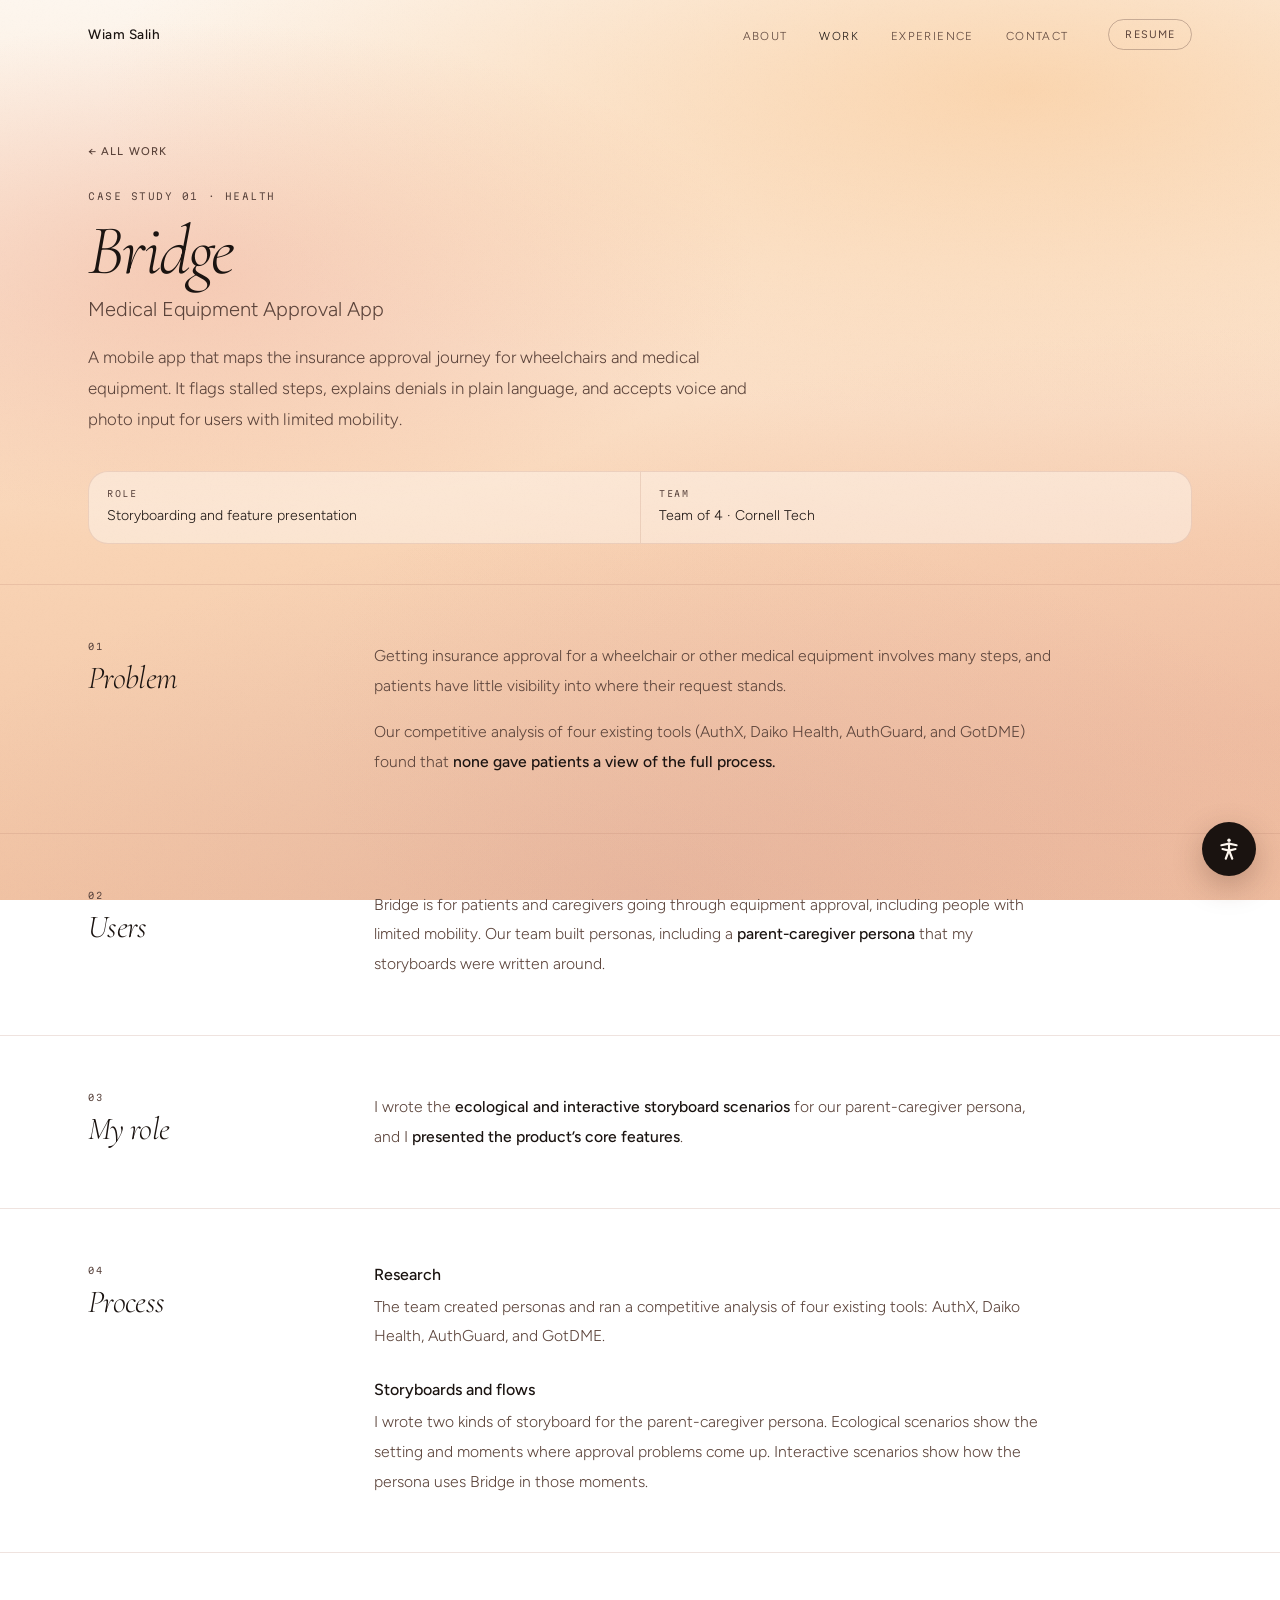
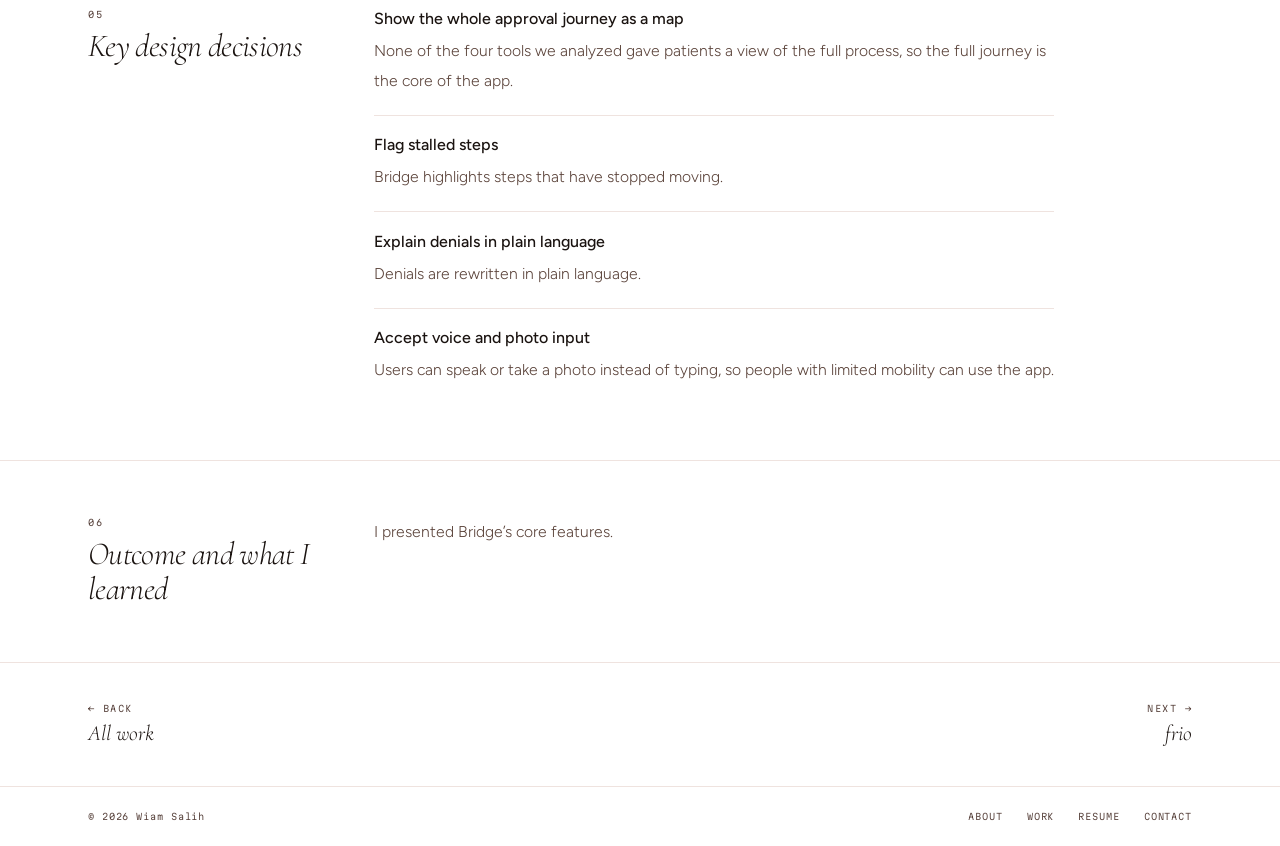
==== commit ceef5497: "Hide unfinished placeholders for publishing [ADD] boxes become HTML comments in place, so the live p" ====
--- a/work/bridge.html
+++ b/work/bridge.html
@@ -39,8 +39,8 @@
         <dl class="cs-meta">
           <div><dt>Role</dt><dd>Storyboarding and feature presentation</dd></div>
           <div><dt>Team</dt><dd>Team of 4 · Cornell Tech</dd></div>
-          <div><dt>Tools</dt><dd><span class="placeholder">[ADD: tools used]</span></dd></div>
-          <div><dt>Timeline</dt><dd><span class="placeholder">[ADD: dates or length]</span></dd></div>
+          <!-- ADD Tools: tools used -->
+          <!-- ADD Timeline: dates or length -->
         </dl>
       </div>
     </header>
@@ -51,7 +51,7 @@
         <div class="cs-content">
             <p>Getting insurance approval for a wheelchair or other medical equipment involves many steps, and patients have little visibility into where their request stands.</p>
             <p>Our competitive analysis of four existing tools (AuthX, Daiko Health, AuthGuard, and GotDME) found that <strong>none gave patients a view of the full process.</strong></p>
-            <span class="placeholder">[ADD: any other evidence for the problem, such as interviews, readings, or sources, with citations]</span>
+            <!-- ADD: any other evidence for the problem, such as interviews, readings, or sources, with citations -->
         </div>
       </div>
     </section>
@@ -61,12 +61,8 @@
         <div class="cs-label"><span class="s-num">02</span><h2 id="users">Users</h2></div>
         <div class="cs-content">
             <p>Bridge is for patients and caregivers going through equipment approval, including people with limited mobility. Our team built personas, including a <strong>parent-caregiver persona</strong> that my storyboards were written around.</p>
-            <span class="placeholder">[ADD: short description of the parent-caregiver persona and any other personas]</span>
-            <figure class="cs-figure">
-            <!-- Replace the placeholder with: <img src="../images/bridge/persona.png" alt="Describe what the screen shows and why it matters" /> -->
-            <div class="placeholder media">[ADD: persona artifact(s)]</div>
-            <figcaption><span class="placeholder">[ADD: caption for this image, and write its alt text in the img tag]</span></figcaption>
-          </figure>
+            <!-- ADD: short description of the parent-caregiver persona and any other personas -->
+            <!-- ADD image: persona artifact(s) -->
         </div>
       </div>
     </section>
@@ -76,7 +72,7 @@
         <div class="cs-label"><span class="s-num">03</span><h2 id="role">My role</h2></div>
         <div class="cs-content">
             <p>I wrote the <strong>ecological and interactive storyboard scenarios</strong> for our parent-caregiver persona, and I <strong>presented the product’s core features</strong>.</p>
-            <span class="placeholder">[ADD: teammates’ names and roles, if you want to credit them]</span>
+            <!-- ADD: teammates’ names and roles, if you want to credit them -->
         </div>
       </div>
     </section>
@@ -87,24 +83,16 @@
         <div class="cs-content">
             <h3>Research</h3>
             <p>The team created personas and ran a competitive analysis of four existing tools: AuthX, Daiko Health, AuthGuard, and GotDME.</p>
-            <span class="placeholder">[ADD: competitive analysis table or summary of what each tool did and did not cover]</span>
+            <!-- ADD: competitive analysis table or summary of what each tool did and did not cover -->
             <h3>Storyboards and flows</h3>
             <p>I wrote two kinds of storyboard for the parent-caregiver persona. Ecological scenarios show the setting and moments where approval problems come up. Interactive scenarios show how the persona uses Bridge in those moments.</p>
-            <div class="cs-figs">
-              <figure class="cs-figure">
-            <!-- Replace the placeholder with: <img src="../images/bridge/storyboard-ecological.png" alt="Describe what the screen shows and why it matters" /> -->
-            <div class="placeholder media">[ADD: ecological storyboard]</div>
-            <figcaption><span class="placeholder">[ADD: caption for this image, and write its alt text in the img tag]</span></figcaption>
-          </figure>
-              <figure class="cs-figure">
-            <!-- Replace the placeholder with: <img src="../images/bridge/storyboard-interactive.png" alt="Describe what the screen shows and why it matters" /> -->
-            <div class="placeholder media">[ADD: interactive storyboard]</div>
-            <figcaption><span class="placeholder">[ADD: caption for this image, and write its alt text in the img tag]</span></figcaption>
-          </figure>
-            </div>
-            <span class="placeholder">[ADD: user flow diagram, if you have one]</span>
-            <h3>Iterations</h3>
-            <span class="placeholder">[ADD: how the design changed between versions, and what prompted each change]</span>
+            
+              <!-- ADD image: ecological storyboard -->
+              <!-- ADD image: interactive storyboard -->
+            
+            <!-- ADD: user flow diagram, if you have one -->
+            <!-- ADD section "Iterations" -->
+            <!-- ADD: how the design changed between versions, and what prompted each change -->
         </div>
       </div>
     </section>
@@ -113,52 +101,24 @@
       <div class="cs-section-inner reveal">
         <div class="cs-label"><span class="s-num">05</span><h2 id="decisions">Key design decisions</h2></div>
         <div class="cs-content">
-            <div class="cs-decision"><h3>Show the whole approval journey as a map</h3><p>None of the four tools we analyzed gave patients a view of the full process, so the full journey is the core of the app.</p><span class="placeholder">[ADD: anything more on why, and how the map is laid out]</span></div>
-            <div class="cs-decision"><h3>Flag stalled steps</h3><p>Bridge highlights steps that have stopped moving.</p><span class="placeholder">[ADD: why this mattered, and what the user can do from a flagged step]</span></div>
-            <div class="cs-decision"><h3>Explain denials in plain language</h3><p>Denials are rewritten in plain language.</p><span class="placeholder">[ADD: why this mattered to your persona]</span></div>
+            <div class="cs-decision"><h3>Show the whole approval journey as a map</h3><p>None of the four tools we analyzed gave patients a view of the full process, so the full journey is the core of the app.</p><!-- ADD: anything more on why, and how the map is laid out --></div>
+            <div class="cs-decision"><h3>Flag stalled steps</h3><p>Bridge highlights steps that have stopped moving.</p><!-- ADD: why this mattered, and what the user can do from a flagged step --></div>
+            <div class="cs-decision"><h3>Explain denials in plain language</h3><p>Denials are rewritten in plain language.</p><!-- ADD: why this mattered to your persona --></div>
             <div class="cs-decision"><h3>Accept voice and photo input</h3><p>Users can speak or take a photo instead of typing, so people with limited mobility can use the app.</p></div>
         </div>
       </div>
     </section>
 
-    <section class="cs-section" aria-labelledby="final">
-      <div class="cs-section-inner reveal">
-        <div class="cs-label"><span class="s-num">06</span><h2 id="final">Final design</h2></div>
-        <div class="cs-content wide">
-            <div class="cs-figs">
-              <figure class="cs-figure">
-            <!-- Replace the placeholder with: <img src="../images/bridge/journey.png" alt="Describe what the screen shows and why it matters" /> -->
-            <div class="placeholder media">[ADD: approval-journey map screen]</div>
-            <figcaption><span class="placeholder">[ADD: caption for this image, and write its alt text in the img tag]</span></figcaption>
-          </figure>
-              <figure class="cs-figure">
-            <!-- Replace the placeholder with: <img src="../images/bridge/stalled.png" alt="Describe what the screen shows and why it matters" /> -->
-            <div class="placeholder media">[ADD: stalled-step alert screen]</div>
-            <figcaption><span class="placeholder">[ADD: caption for this image, and write its alt text in the img tag]</span></figcaption>
-          </figure>
-              <figure class="cs-figure">
-            <!-- Replace the placeholder with: <img src="../images/bridge/denial.png" alt="Describe what the screen shows and why it matters" /> -->
-            <div class="placeholder media">[ADD: plain-language denial explanation screen]</div>
-            <figcaption><span class="placeholder">[ADD: caption for this image, and write its alt text in the img tag]</span></figcaption>
-          </figure>
-              <figure class="cs-figure">
-            <!-- Replace the placeholder with: <img src="../images/bridge/input.png" alt="Describe what the screen shows and why it matters" /> -->
-            <div class="placeholder media">[ADD: voice and photo input screen]</div>
-            <figcaption><span class="placeholder">[ADD: caption for this image, and write its alt text in the img tag]</span></figcaption>
-          </figure>
-            </div>
-        </div>
-      </div>
-    </section>
+    <!-- ADD section "Final design": ADD image: approval-journey map screen | ADD image: stalled-step alert screen | ADD image: plain-language denial explanation screen | ADD image: voice and photo input screen -->
 
     <section class="cs-section" aria-labelledby="outcome">
       <div class="cs-section-inner reveal">
-        <div class="cs-label"><span class="s-num">07</span><h2 id="outcome">Outcome and what I learned</h2></div>
+        <div class="cs-label"><span class="s-num">06</span><h2 id="outcome">Outcome and what I learned</h2></div>
         <div class="cs-content">
             <p>I presented Bridge’s core features.</p>
-            <span class="placeholder">[ADD: who you presented to, e.g. class or critique panel]</span>
-            <span class="placeholder">[ADD: feedback you received, if any]</span>
-            <span class="placeholder">[ADD: what you learned]</span>
+            <!-- ADD: who you presented to, e.g. class or critique panel -->
+            <!-- ADD: feedback you received, if any -->
+            <!-- ADD: what you learned -->
         </div>
       </div>
     </section>
--- a/assets/site.css
+++ b/assets/site.css
@@ -11,7 +11,7 @@
   --ink: #1a1310;
   /* Darkened for WCAG AA (4.5:1) on the lower, darker part of the gradient */
   --mid: #5a4239;
-  --faint: #634a41;
+  --faint: #56403a;
   --rule: rgba(180,130,110,0.22);
   --card: rgba(253,246,238,0.52);
 
@@ -35,9 +35,9 @@
   background:
     radial-gradient(ellipse 120% 60% at 80% 10%, rgba(248,190,130,0.55) 0%, transparent 60%),
     radial-gradient(ellipse 80% 50% at 15% 30%, rgba(232,147,122,0.35) 0%, transparent 55%),
-    radial-gradient(ellipse 100% 70% at 50% 100%, rgba(142,74,110,0.16) 0%, transparent 60%),
-    radial-gradient(ellipse 140% 80% at 100% 80%, rgba(212,117,106,0.3) 0%, transparent 55%),
-    linear-gradient(180deg, #fdf6ee 0%, #fce8d5 30%, #f9d4b5 60%, #f4c9a8 80%, #eebb98 100%);
+    radial-gradient(ellipse 100% 70% at 50% 100%, rgba(142,74,110,0.10) 0%, transparent 60%),
+    radial-gradient(ellipse 140% 80% at 100% 80%, rgba(212,117,106,0.16) 0%, transparent 55%),
+    linear-gradient(180deg, #fdf6ee 0%, #fce8d5 30%, #f9d4b5 60%, #f5ccad 80%, #f2c4a4 100%);
   background-attachment: fixed;
   min-height: 100vh;
 }
@@ -181,7 +181,7 @@
 @keyframes blinkCursor { 50% { opacity: 0; } }
 
 .hero-subcopy {
-  max-width: 34ch;
+  max-width: 40ch;
   margin-top: 0.4rem;
   font-size: 1.05rem;
   line-height: 1.85;
@@ -1143,13 +1143,16 @@
 .feat-card .placeholder.media {
   border-radius: 0;
   border-width: 0 0 1.5px 0;
-  min-height: 190px;
+  min-height: 0;
+  aspect-ratio: 16 / 9;
 }
 .feat-cover {
   display: block;
   width: 100%;
+  height: auto;
   aspect-ratio: 16 / 9;
   object-fit: cover;
+  object-position: top center;
   border-bottom: 1px solid var(--rule);
 }
 .feat-body {
@@ -1313,7 +1316,7 @@
 .cs-meta {
   margin-top: 2.2rem;
   display: grid;
-  grid-template-columns: repeat(4, minmax(0, 1fr));
+  grid-template-columns: repeat(auto-fit, minmax(180px, 1fr));
   border: 1px solid var(--rule);
   border-radius: 20px;
   background: rgba(253,246,238,0.5);
@@ -1465,3 +1468,17 @@
   .cs-pager a { max-width: 100%; }
   .nav-right { gap: 1rem; }
 }
+
+/* Cover images ease in slightly on hover */
+.feat-cover { transition: transform .8s cubic-bezier(.2,.7,.2,1); }
+.feat-card:hover .feat-cover { transform: scale(1.035); }
+
+/* Motion off: panel switch or OS setting */
+body.a11y-reduce-motion .feat-cover { transform: none !important; }
+@media (prefers-reduced-motion: reduce) {
+  .feat-card:hover .feat-cover { transform: none; }
+}
+
+/* Links inside running text are underlined, not just coloured */
+.cs-content a,
+.cs-lede a { text-decoration: underline; text-underline-offset: 2px; }
